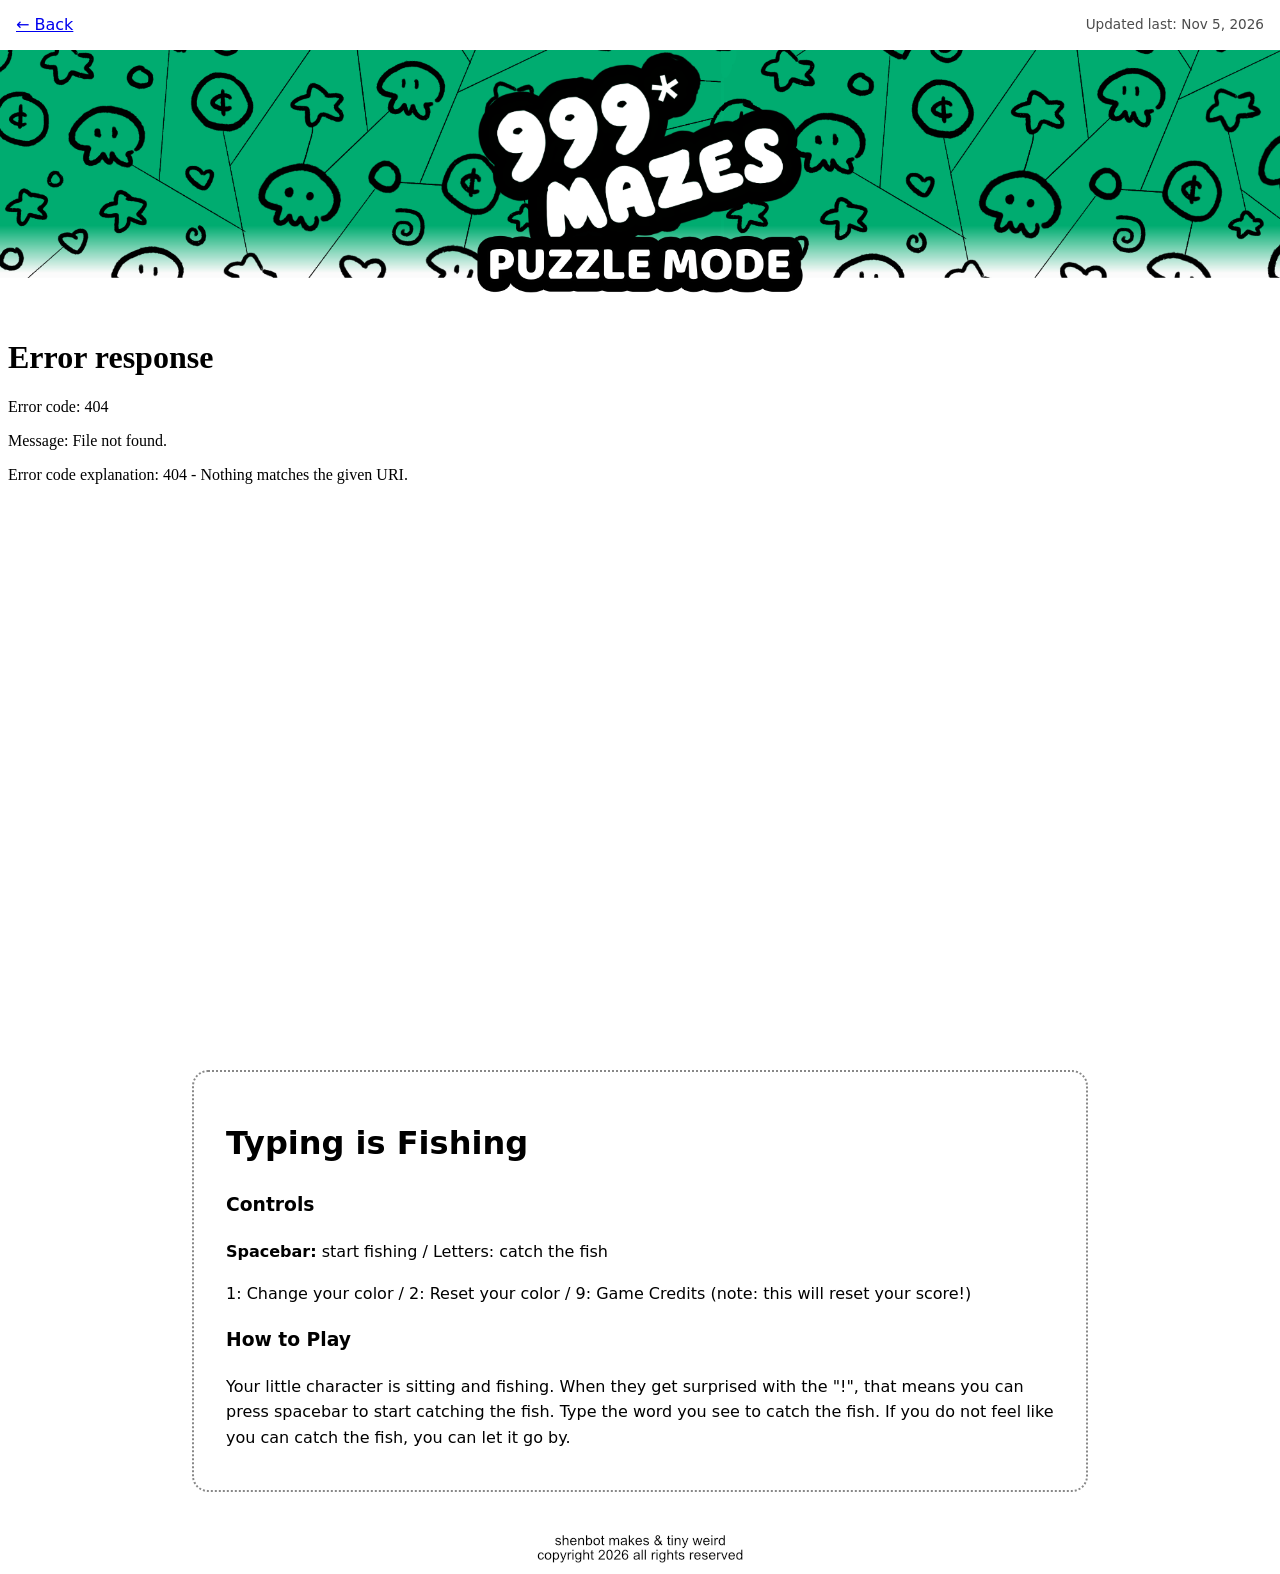
==== 03.html @ 3e6f0f78 "typing is fishing test commit" ====
<!DOCTYPE html>
<html lang="en">
<head>
<meta charset="utf-8">
<meta name="viewport" content="width=device-width, initial-scale=1">
<title>Typing is Fishing</title>
<link rel="stylesheet" href="styles.css">
</head>
<body>

<header class="topbar">
  <a href="index.html">&larr; Back</a>
  <span class="updated">Updated last: Nov 5, 2026</span>
</header>

<img class="hero" src="./images/banner.png" alt="Page header graphic">

<br />

<div class="embed">
  <iframe src="games/typing_is_fihsing/index.html" title="Typing is Fishing Game" allowfullscreen></iframe>
  
  <!-- >
  <div class="embed">
    <img src="./images/cat.png" alt="Cat">
  </div>
	  -->
</div>

<main class="content">
  <h1>Typing is Fishing</h1>
  <h3>Controls</h3>
  <p><b>Spacebar:</b> start fishing / Letters: catch the fish</p>
  <p>1: Change your color / 2: Reset your color / 9: Game Credits (note: this will reset your score!)</p>

  <h3>How to Play</h3>
  <p>Your little character is sitting and fishing. When they get surprised with the "!", that means you can press spacebar to start catching the fish. Type the word you see to catch the fish. If you do not feel like you can catch the fish, you can let it go by.</p>
</main>

<img class="center-img" src="./images/footer.png" alt="Page footer graphic">

</body>
</html>
---- styles.css ----
:root {
    --body-width: 70%;       /* width of the text card on wide screens */
    --border: #888;
  }
  * { box-sizing: border-box; }
  body {
    margin: 0;
    font-family: system-ui, sans-serif;
    line-height: 1.6;
  }

  /* Top bar: back on the left, updated text on the right */
  .topbar {
    display: flex;
    justify-content: space-between;
    align-items: center;
    gap: 1rem;
    padding: 0.75rem 1rem;
  }
  .topbar .updated { font-size: 0.85rem; opacity: 0.7; text-align: right; }

  /* Header graphic: fills the width, scales down, never overflows */
  .hero { display: block; width: 100%; height: auto; }

  /* Embed area: no width constraint. Swap the iframe for a div/canvas
     for a JS app. The aspect-ratio keeps the game from collapsing. */
  .embed { width: 100%; }
  .embed iframe {
    display: block;
    width: 100%;
    aspect-ratio: 16 / 9;
    border: 0;
  }
  
  .embed img {
    display: block;
    max-width: 100%;
    height: auto;
    margin: 0 auto;   /* centers it, replacing <center> */
  }
  
  .center-img {
    display: block;
    max-width: 100%;
    height: auto;
    margin: 0 auto;
  }

  /* Body text card: centered, 70% wide, rounded, dotted border */
  .content {
    width: var(--body-width);
    margin: 2rem auto;
    padding: 1.5rem 2rem;
    border: 2px dotted var(--border);
    border-radius: 16px;
  }

  /* On phones 70% is too narrow, so let the card use most of the screen */
  @media (max-width: 700px) {
    .content { width: 92%; padding: 1rem 1.25rem; }
  }
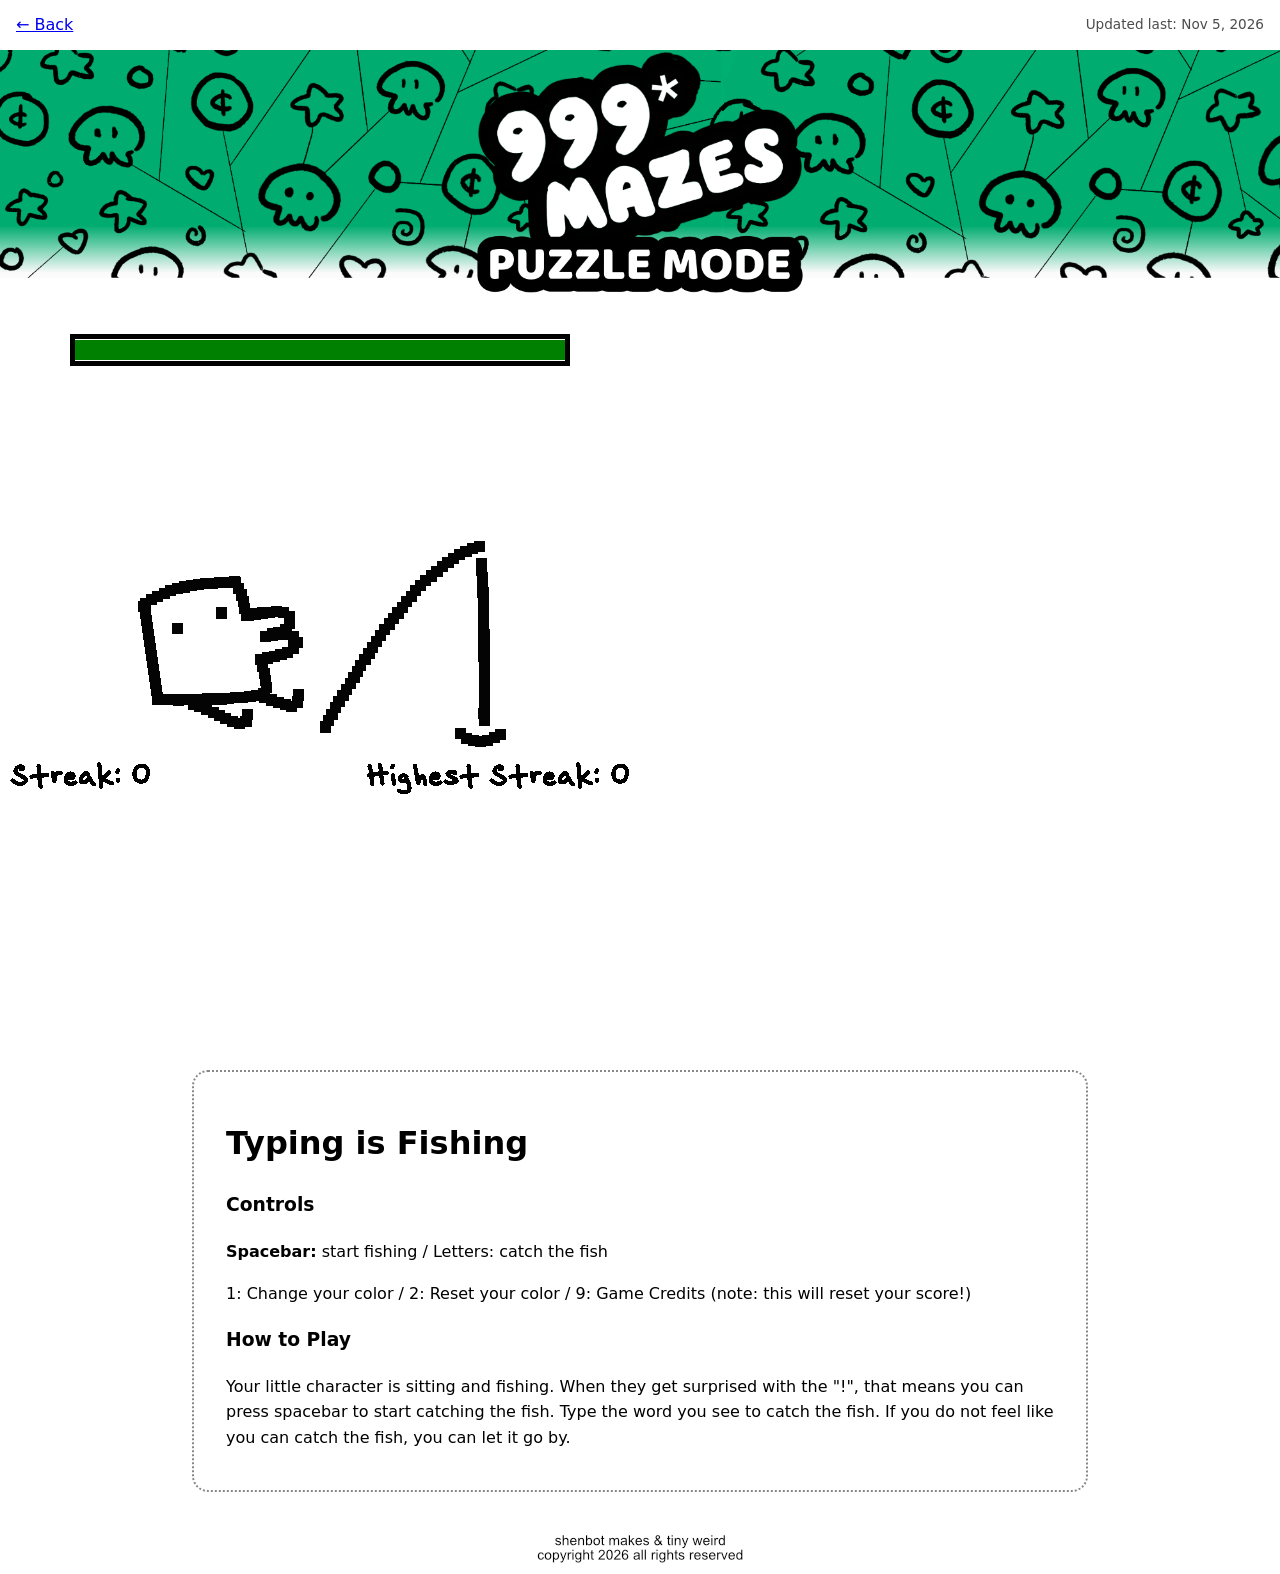
==== commit 00e0166e: "spelling error" ====
--- a/03.html
+++ b/03.html
@@ -18,7 +18,7 @@
 <br />
 
 <div class="embed">
-  <iframe src="games/typing_is_fihsing/index.html" title="Typing is Fishing Game" allowfullscreen></iframe>
+  <iframe src="games/typing_is_fishing/index.html" title="Typing is Fishing Game" allowfullscreen></iframe>
   
   <!-- >
   <div class="embed">
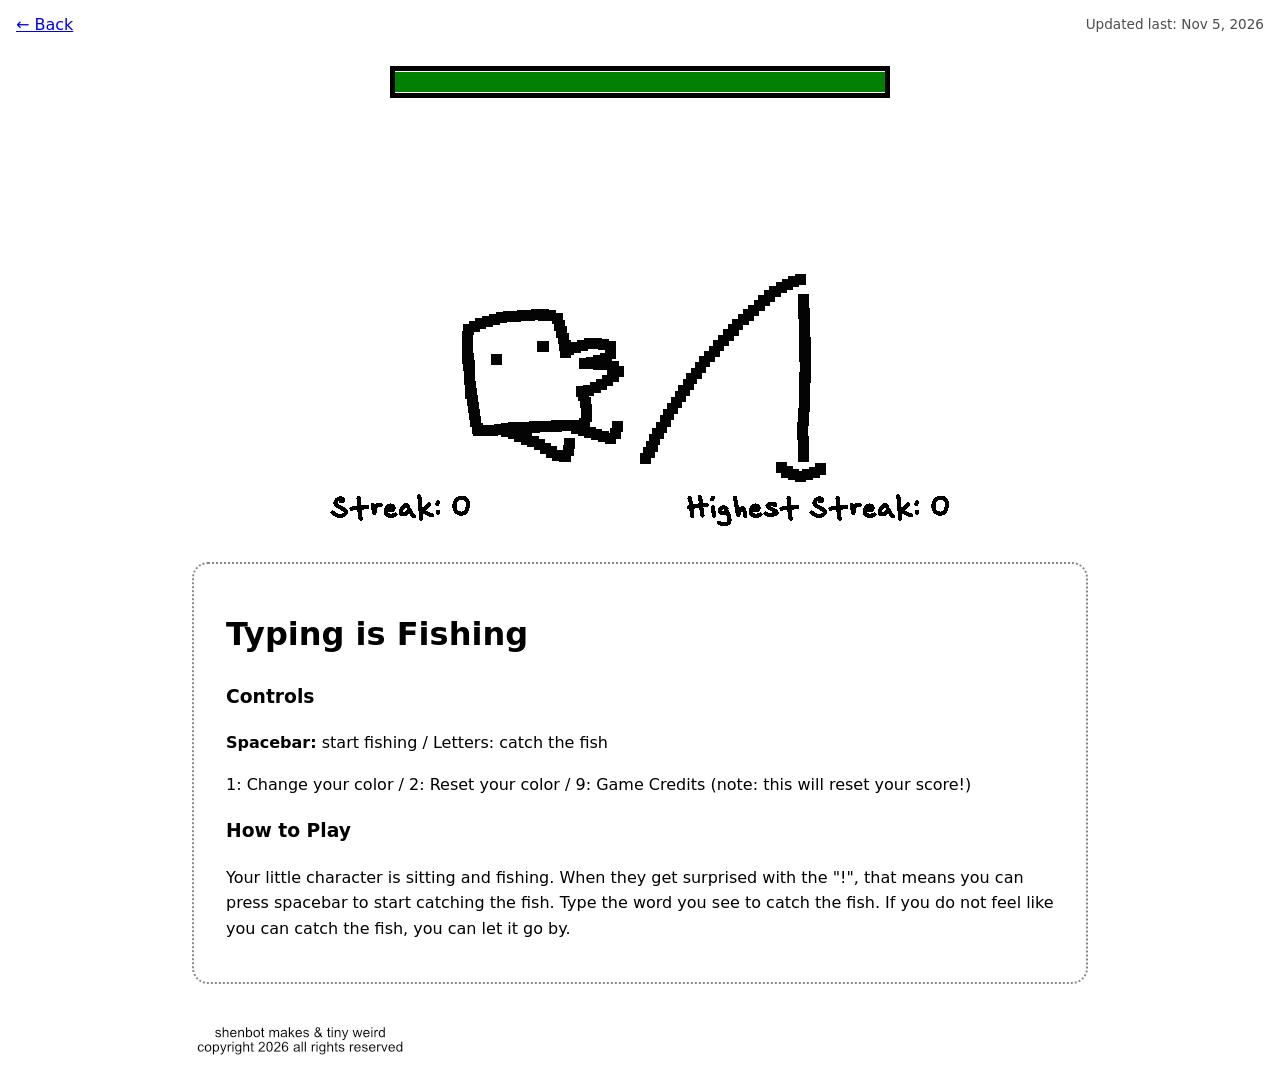
==== commit 32a90ae0: "typing is fishing update" ====
--- a/03.html
+++ b/03.html
@@ -13,18 +13,18 @@
   <span class="updated">Updated last: Nov 5, 2026</span>
 </header>
 
-<img class="hero" src="./images/banner.png" alt="Page header graphic">
+<!-- <img class="hero" src="./images/banner.png" alt="Page header graphic"> -->
 
-<br />
-
-<div class="embed">
-  <iframe src="games/typing_is_fishing/index.html" title="Typing is Fishing Game" allowfullscreen></iframe>
-  
-  <!-- >
-  <div class="embed">
-    <img src="./images/cat.png" alt="Cat">
-  </div>
-	  -->
+<div style="width: 100%; display: flex; justify-content: center;">
+  <iframe
+    src="games/typing_is_fishing/index.html"
+    title="Typing is Fishing"
+    width="640"
+    height="480"
+    scrolling="no"
+    allowfullscreen
+    style="display: block; width: 640px; height: 480px; flex: 0 0 640px; border: 0;">
+  </iframe>
 </div>
 
 <main class="content">
--- a/styles.css
+++ b/styles.css
@@ -22,29 +22,36 @@
   /* Header graphic: fills the width, scales down, never overflows */
   .hero { display: block; width: 100%; height: auto; }
 
-  /* Embed area: no width constraint. Swap the iframe for a div/canvas
-     for a JS app. The aspect-ratio keeps the game from collapsing. */
-  .embed { width: 100%; }
+
+  /* Embed area: centered, no extra spacing */
+  .embed {
+    display: flex;
+    justify-content: center;
+    align-items: center;
+    width: 100%;
+    margin: 0 auto;
+    padding: 0;
+  }
+
+  /* GameMaker iframe: 640x480, no scrollbars */
   .embed iframe {
     display: block;
-    width: 100%;
-    aspect-ratio: 16 / 9;
+    width: 640px;
+    height: 480px;
+    max-width: 100%;
+    aspect-ratio: 4 / 3;
     border: 0;
+    overflow: hidden;
   }
-  
+
+  /* Images inside embed areas */
   .embed img {
-    display: block;
-    max-width: 100%;
-    height: auto;
-    margin: 0 auto;   /* centers it, replacing <center> */
-  }
-  
-  .center-img {
     display: block;
     max-width: 100%;
     height: auto;
     margin: 0 auto;
   }
+
 
   /* Body text card: centered, 70% wide, rounded, dotted border */
   .content {
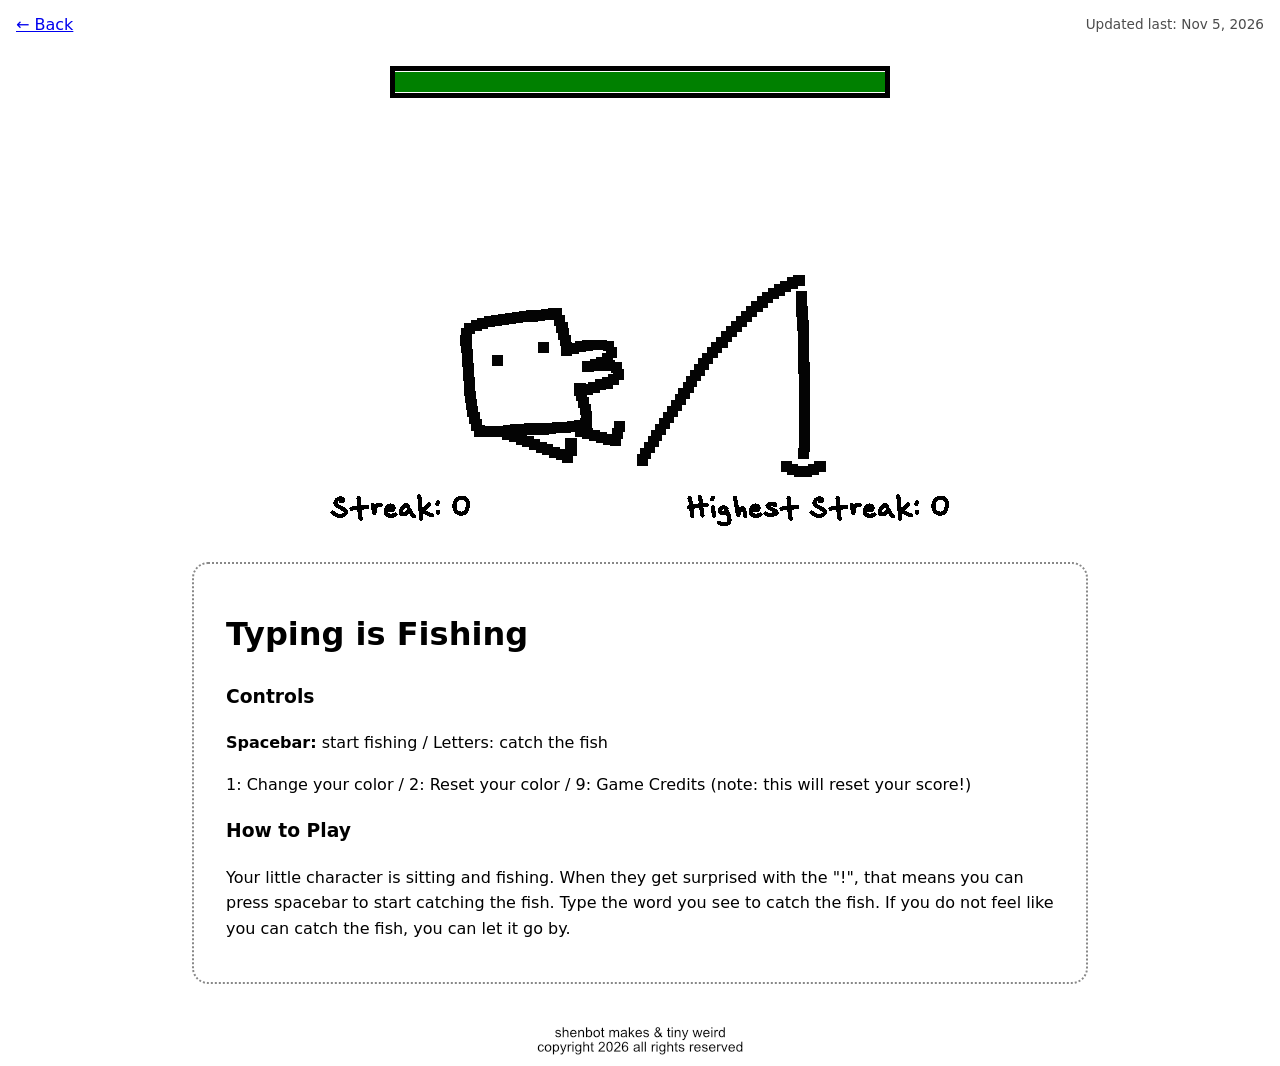
==== commit 5d8833dd: "embed fixes" ====
--- a/03.html
+++ b/03.html
@@ -15,17 +15,18 @@
 
 <!-- <img class="hero" src="./images/banner.png" alt="Page header graphic"> -->
 
-<div style="width: 100%; display: flex; justify-content: center;">
-  <iframe
-    src="games/typing_is_fishing/index.html"
-    title="Typing is Fishing"
-    width="640"
-    height="480"
-    scrolling="no"
-    allowfullscreen
-    style="display: block; width: 640px; height: 480px; flex: 0 0 640px; border: 0;">
-  </iframe>
+
+<div class="game-container" data-width="640" data-height="480">
+  <div class="game-wrapper">
+    <iframe
+      src="games/typing_is_fishing/index.html"
+      title="Typing is Fishing"
+      scrolling="no"
+      allowfullscreen>
+    </iframe>
+  </div>
 </div>
+
 
 <main class="content">
   <h1>Typing is Fishing</h1>
@@ -37,7 +38,10 @@
   <p>Your little character is sitting and fishing. When they get surprised with the "!", that means you can press spacebar to start catching the fish. Type the word you see to catch the fish. If you do not feel like you can catch the fish, you can let it go by.</p>
 </main>
 
-<img class="center-img" src="./images/footer.png" alt="Page footer graphic">
+<a href = "footer.html"><img class="center-img" src="./images/footer.png" alt="Page footer graphic"></a>
+
+
+<script src = "./js/game.js"></script>
 
 </body>
 </html>
--- a/styles.css
+++ b/styles.css
@@ -52,7 +52,41 @@
     margin: 0 auto;
   }
 
+  .center-img {
+    display: block;
+    max-width: 100%;
+    height: auto;
+    margin: 0 auto;
+  }
+  
+  /* game wrapper and container stuff */
 
+  /* Game container */
+  .game-container {
+    width: 100%;
+    overflow: hidden;
+    position: relative;
+    visibility: hidden; /* Hide until properly positioned */
+  }
+
+  /* Game wrapper */
+  .game-wrapper {
+    position: relative;
+    width: 640px;
+    height: 480px;
+    margin: 0 auto;
+    transform-origin: top left;
+  }
+
+  /* Game iframe */
+  .game-wrapper iframe {
+    display: block;
+    width: 640px;
+    height: 480px;
+    border: none;
+    outline: none;
+  }
+  
   /* Body text card: centered, 70% wide, rounded, dotted border */
   .content {
     width: var(--body-width);
